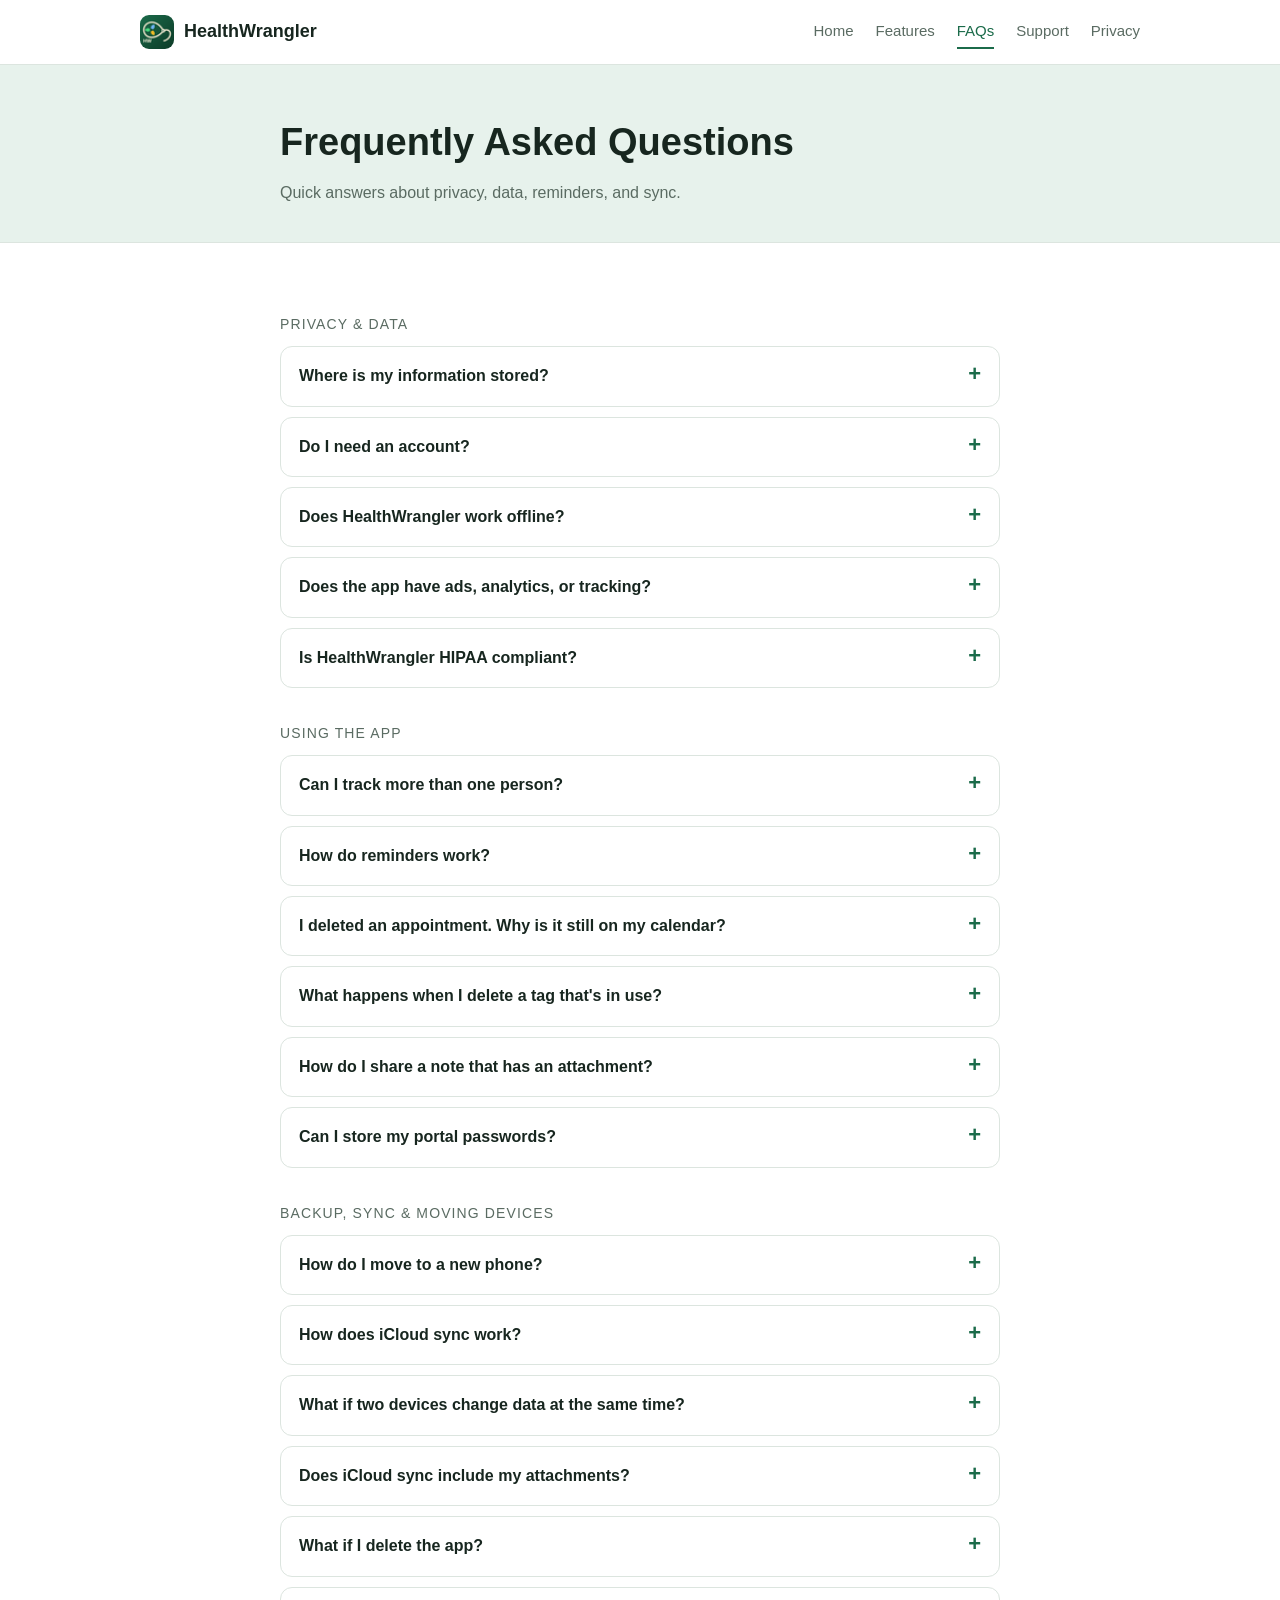
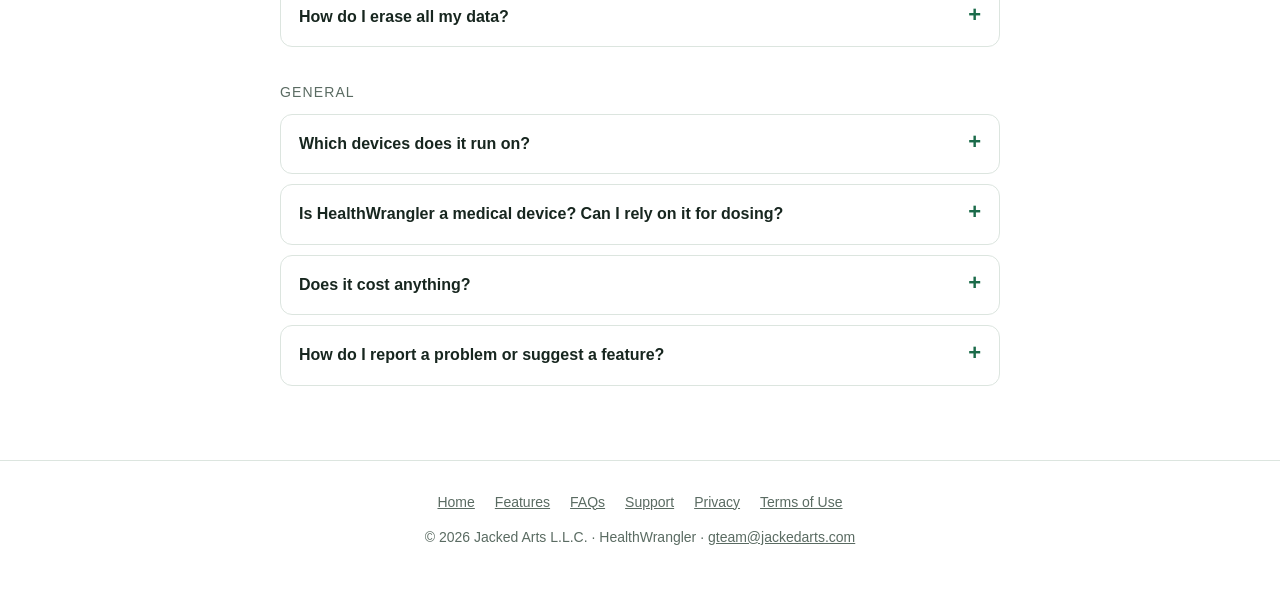
==== faqs.html @ d27819e0 "Add HealthWrangler website: home, features, FAQs, support, privacy policy, terms Co-Authored-By: Cla" ====
<!DOCTYPE html>
<html lang="en">
<head>
<meta charset="UTF-8">
<meta name="viewport" content="width=device-width, initial-scale=1">
<title>FAQs — HealthWrangler</title>
<meta name="description" content="Answers about privacy, reminders, iCloud sync, backups, and sharing in HealthWrangler.">
<meta name="theme-color" content="#1B6B4A">
<link rel="icon" type="image/png" sizes="32x32" href="favicon-32x32.png">
<link rel="apple-touch-icon" href="apple-touch-icon.png">
<link rel="stylesheet" href="style.css">
</head>
<body>
<header class="site">
  <div class="wrap">
    <a class="logo" href="index.html"><img src="favicon-32x32.png" alt="" width="34" height="34"> HealthWrangler</a>
    <button class="menu-btn" id="menu-btn" aria-label="Menu" aria-expanded="false" aria-controls="main-nav">☰</button>
    <nav class="main" id="main-nav" aria-label="Main"><a href="index.html">Home</a><a href="features.html">Features</a><a href="faqs.html" aria-current="page">FAQs</a><a href="support.html">Support</a><a href="privacy-policy.html">Privacy</a></nav>
  </div>
</header>
<div class="page-head"><div class="wrap narrow"><h1>Frequently Asked Questions</h1><p>Quick answers about privacy, data, reminders, and sync.</p></div></div><article class='doc'><div class='wrap narrow'><div class="faq-group">Privacy &amp; data</div><details class="faq"><summary>Where is my information stored?</summary><div class="a"><p>On your iPhone or iPad. HealthWrangler does not send your records to Jacked Arts or to any third party, and we have no servers that hold your data.</p></div></details><details class="faq"><summary>Do I need an account?</summary><div class="a"><p>No. There is no sign-up, sign-in, or profile with us. Open the app and start adding information.</p></div></details><details class="faq"><summary>Does HealthWrangler work offline?</summary><div class="a"><p>Yes. It makes no network requests during normal use. Your device may use the internet when <em>you</em> choose to do something that needs it, such as opening a patient-portal link, adding an event to Google Calendar, or syncing with iCloud.</p></div></details><details class="faq"><summary>Does the app have ads, analytics, or tracking?</summary><div class="a"><p>No. There are no advertising or analytics tools and no crash-report uploads, and we do not collect advertising identifiers.</p></div></details><details class="faq"><summary>Is HealthWrangler HIPAA compliant?</summary><div class="a"><p>HIPAA applies to healthcare providers, health plans, and their business associates. HealthWrangler is a personal organizer, and because Jacked Arts never receives or stores your information, there is nothing on our side to protect or disclose. Your data is protected by your device's passcode and security, so keep those on.</p></div></details><div class="faq-group">Using the app</div><details class="faq"><summary>Can I track more than one person?</summary><div class="a"><p>Yes. Add a profile for each person in your Circle of Care. Appointments, notes, medications, vaccines, and providers can each be assigned to a person, and you can filter any list by person.</p></div></details><details class="faq"><summary>How do reminders work?</summary><div class="a"><p>Reminders are local notifications scheduled on your device. Pick a default in <strong>Settings</strong> and override it on any appointment. If you don't receive them, check that notifications are allowed for HealthWrangler in iOS Settings, and that Focus or Do Not Disturb isn't silencing them.</p></div></details><details class="faq"><summary>I deleted an appointment. Why is it still on my calendar?</summary><div class="a"><p>When you add an appointment to Apple, Google, or Outlook Calendar, that event belongs to the calendar app. HealthWrangler can't remove it for you, so delete it there as well.</p></div></details><details class="faq"><summary>What happens when I delete a tag that's in use?</summary><div class="a"><p>HealthWrangler tells you how many appointments and notes use it. If you continue, the tag is removed from all of them.</p></div></details><details class="faq"><summary>How do I share a note that has an attachment?</summary><div class="a"><p>When you share a note with attachments, you can choose <strong>Note Only</strong> or <strong>Note + Attachments</strong>. Attachments are sent one at a time through the iOS share sheet.</p></div></details><details class="faq"><summary>Can I store my portal passwords?</summary><div class="a"><p>No, and that's deliberate. HealthWrangler stores a portal's name, link, and your username. Use a password manager for passwords.</p></div></details><div class="faq-group">Backup, sync &amp; moving devices</div><details class="faq"><summary>How do I move to a new phone?</summary><div class="a"><p>Either turn on iCloud sync on both devices, or use <strong>Settings → Full Backup</strong> to save a backup file, move it to your new device (AirDrop, Files, email to yourself), and choose <strong>Restore</strong>.</p></div></details><details class="faq"><summary>How does iCloud sync work?</summary><div class="a"><p>When you turn it on in Settings, HealthWrangler saves a single sync file to its folder in your own iCloud Drive and checks for newer versions from your other devices. It's optional, it's off by default, and it requires you to be signed in to iCloud with iCloud Drive enabled. Jacked Arts cannot see that file. It lives in your Apple account.</p></div></details><details class="faq"><summary>What if two devices change data at the same time?</summary><div class="a"><p>HealthWrangler won't overwrite a newer sync file from another device. It will offer to bring in the newer data first so you don't lose changes. If you edit on two devices before they sync, the most recent save wins, so let one device sync before switching to the other.</p></div></details><details class="faq"><summary>Does iCloud sync include my attachments?</summary><div class="a"><p>Sync includes your records and profile photos. Files attached to notes are stored on the device where you added them and are not part of the sync file, so keep a copy of important documents elsewhere.</p></div></details><details class="faq"><summary>What if I delete the app?</summary><div class="a"><p>Everything stored in it is removed with it. If iCloud sync was on, the sync file stays in your iCloud Drive until you delete it. Make a full backup first if you want to keep your records.</p></div></details><details class="faq"><summary>How do I erase all my data?</summary><div class="a"><p>Use <strong>Settings → Clear All Data</strong>. It removes your records, profile photos, and scheduled reminders, and turns off sync. Backups, exports, and any sync file you already created in iCloud Drive are separate files you can delete yourself in the Files app.</p></div></details><div class="faq-group">General</div><details class="faq"><summary>Which devices does it run on?</summary><div class="a"><p>iPhone and iPad.</p></div></details><details class="faq"><summary>Is HealthWrangler a medical device? Can I rely on it for dosing?</summary><div class="a"><p>No. It's a personal organizer and its content is only as accurate as what you enter. Always confirm medications, doses, and instructions with your pharmacist or healthcare provider, and call your local emergency number in an emergency.</p></div></details><details class="faq"><summary>Does it cost anything?</summary><div class="a"><p>HealthWrangler has no ads, no subscriptions, and no in-app purchases.</p></div></details><details class="faq"><summary>How do I report a problem or suggest a feature?</summary><div class="a"><p>Email <a href="mailto:gteam@jackedarts.com">gteam@jackedarts.com</a>. See the <a href="support.html">Support</a> page for what to include.</p></div></details></div></article>
<footer class="site">
  <div class="wrap">
    <nav aria-label="Footer"><a href="index.html">Home</a><a href="features.html">Features</a><a href="faqs.html">FAQs</a><a href="support.html">Support</a><a href="privacy-policy.html">Privacy</a><a href="terms.html">Terms of Use</a></nav>
    <div>© 2026 Jacked Arts L.L.C. · HealthWrangler · <a href="mailto:gteam@jackedarts.com">gteam@jackedarts.com</a></div>
  </div>
</footer>
<script src="site.js"></script>
</body>
</html>
---- style.css ----
:root {
  --green: #1B6B4A;
  --green-dark: #0F4A32;
  --green-soft: #E7F2EC;
  --cream: #F8F3E6;
  --ink: #17261F;
  --muted: #5A6B62;
  --line: #DCE5DF;
  --bg: #FFFFFF;
  --card: #FFFFFF;
  --blue: #3B82F6;
  --amber: #E0A920;
  --leaf: #2FBF71;
  --radius: 16px;
}
@media (prefers-color-scheme: dark) {
  :root {
    --green-soft: #15291F;
    --cream: #14201A;
    --ink: #EAF1ED;
    --muted: #9FB2A8;
    --line: #263A30;
    --bg: #0E1612;
    --card: #131E18;
  }
}
* { box-sizing: border-box; }
html { scroll-behavior: smooth; }
body {
  margin: 0;
  font-family: -apple-system, BlinkMacSystemFont, "Segoe UI", Roboto, Helvetica, Arial, sans-serif;
  color: var(--ink);
  background: var(--bg);
  line-height: 1.65;
  -webkit-text-size-adjust: 100%;
}
a { color: var(--green); }
@media (prefers-color-scheme: dark) { a { color: #6FD6A0; } }
img { max-width: 100%; }
.wrap { max-width: 1040px; margin: 0 auto; padding: 0 20px; }
.narrow { max-width: 760px; }

/* Header */
header.site {
  position: sticky; top: 0; z-index: 20;
  background: var(--bg);
  border-bottom: 1px solid var(--line);
}
header.site .wrap { display: flex; align-items: center; justify-content: space-between; height: 64px; }
.logo { display: flex; align-items: center; gap: 10px; font-weight: 700; font-size: 18px; color: var(--ink); text-decoration: none; }
.logo img { width: 34px; height: 34px; border-radius: 9px; }
nav.main { display: flex; gap: 22px; }
nav.main a { color: var(--muted); text-decoration: none; font-weight: 500; font-size: 15px; padding: 4px 0; border-bottom: 2px solid transparent; }
nav.main a:hover, nav.main a[aria-current="page"] { color: var(--green); border-bottom-color: var(--green); }
@media (prefers-color-scheme: dark) {
  nav.main a:hover, nav.main a[aria-current="page"] { color: #6FD6A0; border-bottom-color: #6FD6A0; }
}
.menu-btn { display: none; background: none; border: 1px solid var(--line); border-radius: 10px; padding: 8px 12px; font-size: 18px; color: var(--ink); cursor: pointer; }
@media (max-width: 640px) {
  .menu-btn { display: block; }
  nav.main { display: none; position: absolute; top: 64px; left: 0; right: 0; flex-direction: column; gap: 0; background: var(--bg); border-bottom: 1px solid var(--line); padding: 8px 20px 14px; }
  nav.main.open { display: flex; }
  nav.main a { padding: 12px 0; border-bottom: 1px solid var(--line); }
}

/* Hero */
.hero { background: linear-gradient(160deg, var(--green) 0%, var(--green-dark) 100%); color: #fff; padding: 72px 0 64px; text-align: center; }
.hero h1 { font-size: clamp(30px, 6vw, 46px); line-height: 1.15; margin: 0 0 16px; }
.hero p.lead { font-size: clamp(17px, 2.4vw, 20px); max-width: 640px; margin: 0 auto 28px; color: #E3F1E9; }
.btn { display: inline-block; padding: 13px 24px; border-radius: 12px; font-weight: 600; text-decoration: none; font-size: 16px; }
.btn-light { background: #fff; color: var(--green-dark); }
.btn-ghost { border: 1.5px solid rgba(255,255,255,.6); color: #fff; margin-left: 8px; }
.btn-green { background: var(--green); color: #fff; }
.badges { display: flex; flex-wrap: wrap; gap: 10px; justify-content: center; margin-top: 30px; }
.badge { background: rgba(255,255,255,.14); border: 1px solid rgba(255,255,255,.28); padding: 6px 14px; border-radius: 999px; font-size: 14px; }
.soon { display: inline-block; background: rgba(255,255,255,.16); border: 1px solid rgba(255,255,255,.35); padding: 13px 24px; border-radius: 12px; font-weight: 600; }

/* Sections */
section.block { padding: 64px 0; }
section.alt { background: var(--cream); }
h2.sec { font-size: clamp(24px, 4vw, 32px); margin: 0 0 8px; text-align: center; }
p.sec-sub { text-align: center; color: var(--muted); margin: 0 auto 36px; max-width: 620px; }
.grid { display: grid; grid-template-columns: repeat(auto-fit, minmax(270px, 1fr)); gap: 18px; }
.card { background: var(--card); border: 1px solid var(--line); border-radius: var(--radius); padding: 22px; }
.card .ico { font-size: 28px; margin-bottom: 8px; }
.card h3 { margin: 0 0 6px; font-size: 18px; }
.card p { margin: 0; color: var(--muted); font-size: 15px; }
.stats { display: grid; grid-template-columns: repeat(auto-fit, minmax(170px, 1fr)); gap: 16px; text-align: center; }
.stat .n { font-size: 40px; font-weight: 800; color: var(--green); line-height: 1.1; }
@media (prefers-color-scheme: dark) { .stat .n { color: #6FD6A0; } }
.stat .l { color: var(--muted); font-size: 14px; }
.cta { background: var(--green); color: #fff; text-align: center; padding: 56px 0; }
.cta h2 { margin: 0 0 10px; font-size: 28px; }
.cta p { color: #DCEEE3; margin: 0 0 22px; }

/* Content pages */
.page-head { background: var(--green-soft); padding: 46px 0 36px; border-bottom: 1px solid var(--line); }
.page-head h1 { margin: 0 0 6px; font-size: clamp(28px, 5vw, 38px); }
.page-head p { margin: 0; color: var(--muted); }
article.doc { padding: 36px 0 64px; }
article.doc h2 { font-size: 22px; margin: 36px 0 8px; padding-top: 6px; }
article.doc h3 { font-size: 17px; margin: 22px 0 6px; }
article.doc p, article.doc li { font-size: 16px; }
article.doc ul { padding-left: 22px; }
article.doc li { margin: 5px 0; }
.summary { background: var(--green-soft); border-left: 4px solid var(--green); border-radius: 10px; padding: 16px 20px; margin: 0 0 8px; }
.note { background: var(--cream); border: 1px solid var(--line); border-radius: 10px; padding: 14px 18px; margin: 18px 0; font-size: 15px; }
table.t { width: 100%; border-collapse: collapse; margin: 14px 0; font-size: 15px; }
table.t th, table.t td { text-align: left; padding: 10px 12px; border-bottom: 1px solid var(--line); vertical-align: top; }
table.t th { background: var(--green-soft); }

/* FAQ */
details.faq { border: 1px solid var(--line); border-radius: 12px; background: var(--card); margin: 10px 0; }
details.faq summary { cursor: pointer; font-weight: 600; padding: 16px 18px; list-style: none; display: flex; justify-content: space-between; gap: 12px; }
details.faq summary::-webkit-details-marker { display: none; }
details.faq summary::after { content: "+"; font-size: 22px; line-height: 1; color: var(--green); }
details.faq[open] summary::after { content: "–"; }
details.faq .a { padding: 0 18px 16px; color: var(--muted); }
details.faq .a p { margin: 8px 0; }
.faq-group { margin: 34px 0 6px; font-size: 14px; letter-spacing: .08em; text-transform: uppercase; color: var(--muted); }

/* Support */
.contact { display: flex; gap: 18px; align-items: center; background: var(--green-soft); border: 1px solid var(--line); border-radius: var(--radius); padding: 24px; margin: 8px 0 28px; flex-wrap: wrap; }
.contact .ico { font-size: 34px; }
.contact a.mail { font-size: 20px; font-weight: 700; }

/* Footer */
footer.site { border-top: 1px solid var(--line); padding: 30px 0 40px; text-align: center; color: var(--muted); font-size: 14px; }
footer.site nav { display: flex; flex-wrap: wrap; gap: 8px 20px; justify-content: center; margin-bottom: 12px; }
footer.site a { color: var(--muted); }
.grid.g4 { grid-template-columns: repeat(auto-fit, minmax(220px, 1fr)); }
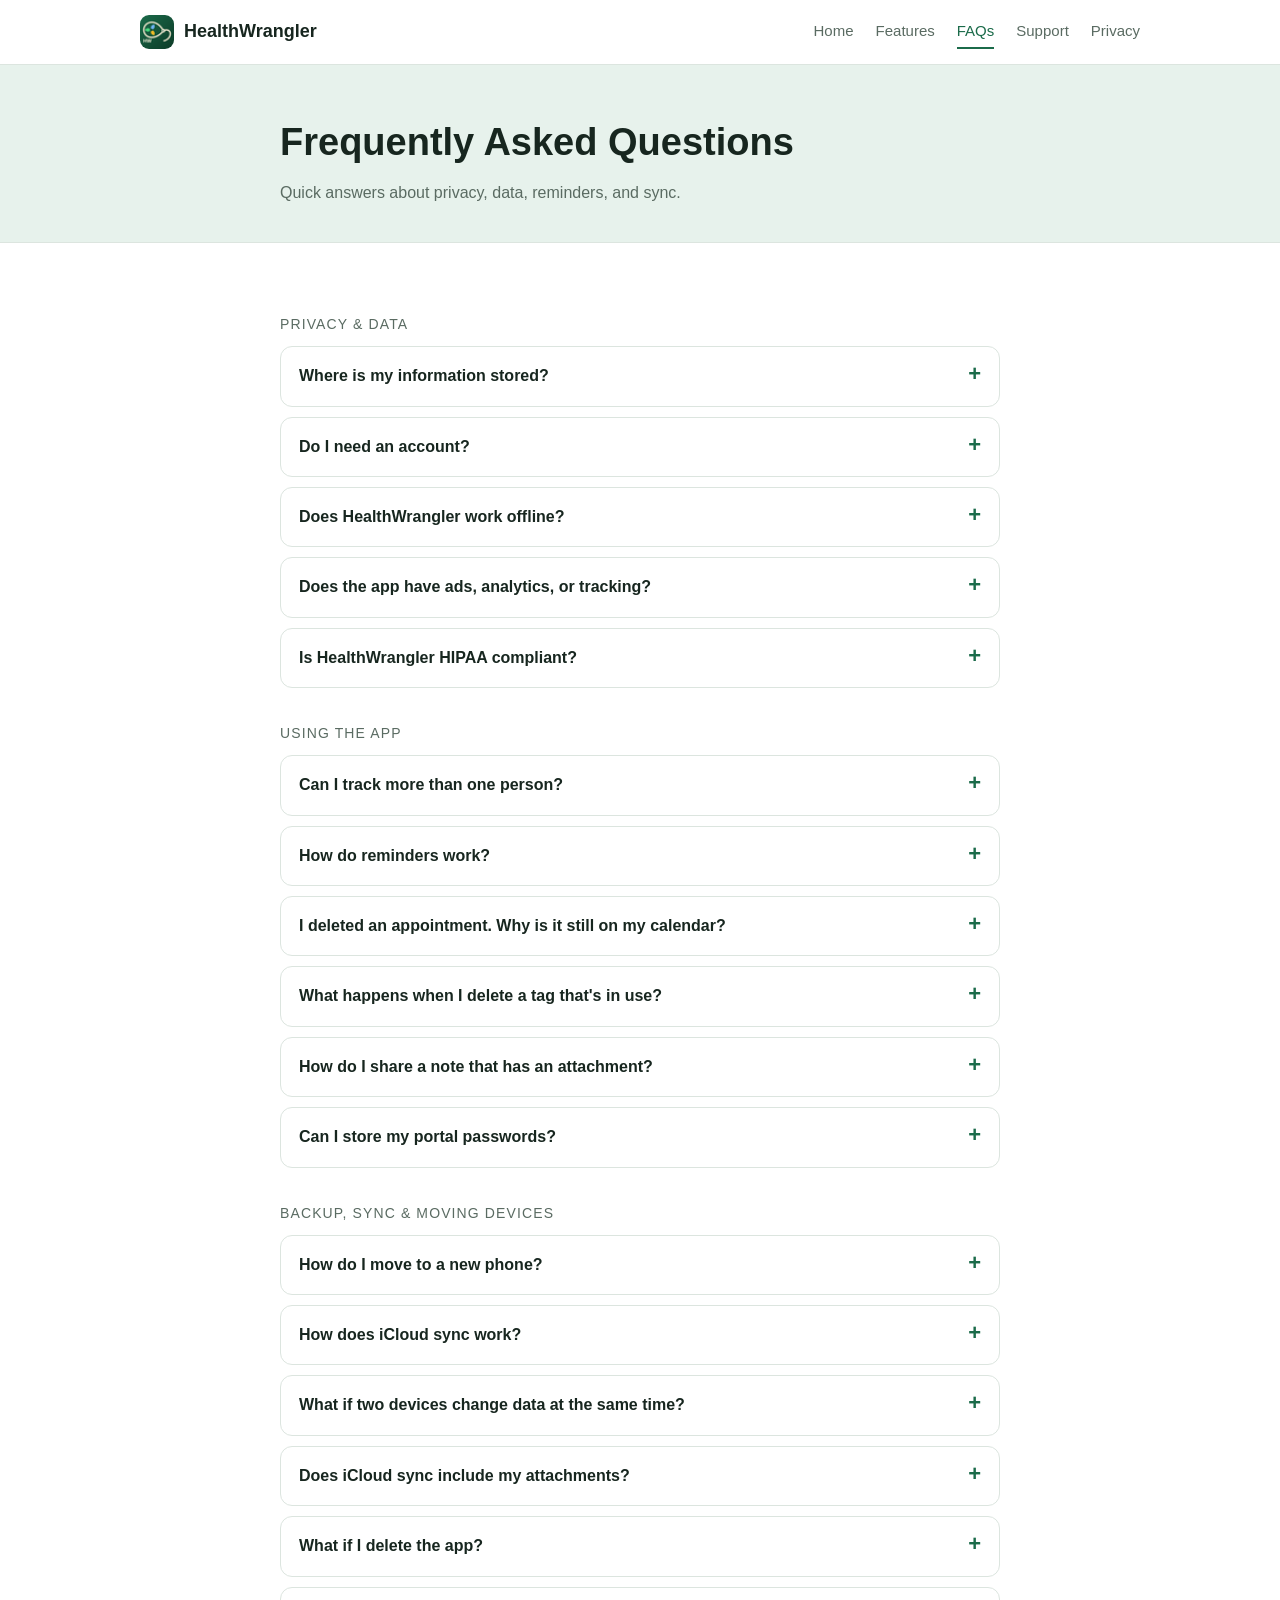
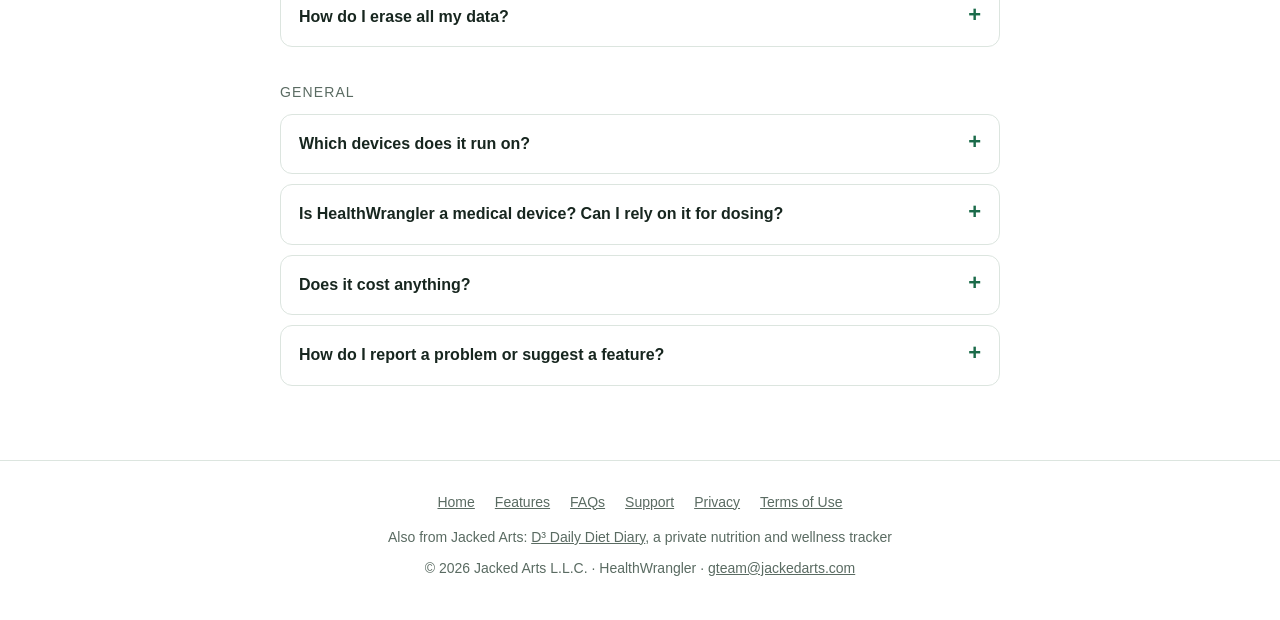
==== commit c1bd9c67: "Add hero app icon and cross-link to D³ site Co-Authored-By: Claude Sonnet 5.5 <noreply@anthropic.com" ====
--- a/faqs.html
+++ b/faqs.html
@@ -22,6 +22,7 @@
 <footer class="site">
   <div class="wrap">
     <nav aria-label="Footer"><a href="index.html">Home</a><a href="features.html">Features</a><a href="faqs.html">FAQs</a><a href="support.html">Support</a><a href="privacy-policy.html">Privacy</a><a href="terms.html">Terms of Use</a></nav>
+    <div style="margin-bottom:8px">Also from Jacked Arts: <a href="https://jabill.github.io/d3-app/">D³ Daily Diet Diary</a>, a private nutrition and wellness tracker</div>
     <div>© 2026 Jacked Arts L.L.C. · HealthWrangler · <a href="mailto:gteam@jackedarts.com">gteam@jackedarts.com</a></div>
   </div>
 </footer>
--- a/style.css
+++ b/style.css
@@ -129,3 +129,5 @@
 footer.site nav { display: flex; flex-wrap: wrap; gap: 8px 20px; justify-content: center; margin-bottom: 12px; }
 footer.site a { color: var(--muted); }
 .grid.g4 { grid-template-columns: repeat(auto-fit, minmax(220px, 1fr)); }
+.hero-icon { width: 200px; height: 200px; border-radius: 44px; display: block; margin: 0 auto 28px; box-shadow: 0 10px 30px rgba(0,0,0,.28); }
+@media (max-width: 640px) { .hero-icon { width: 150px; height: 150px; border-radius: 33px; } }
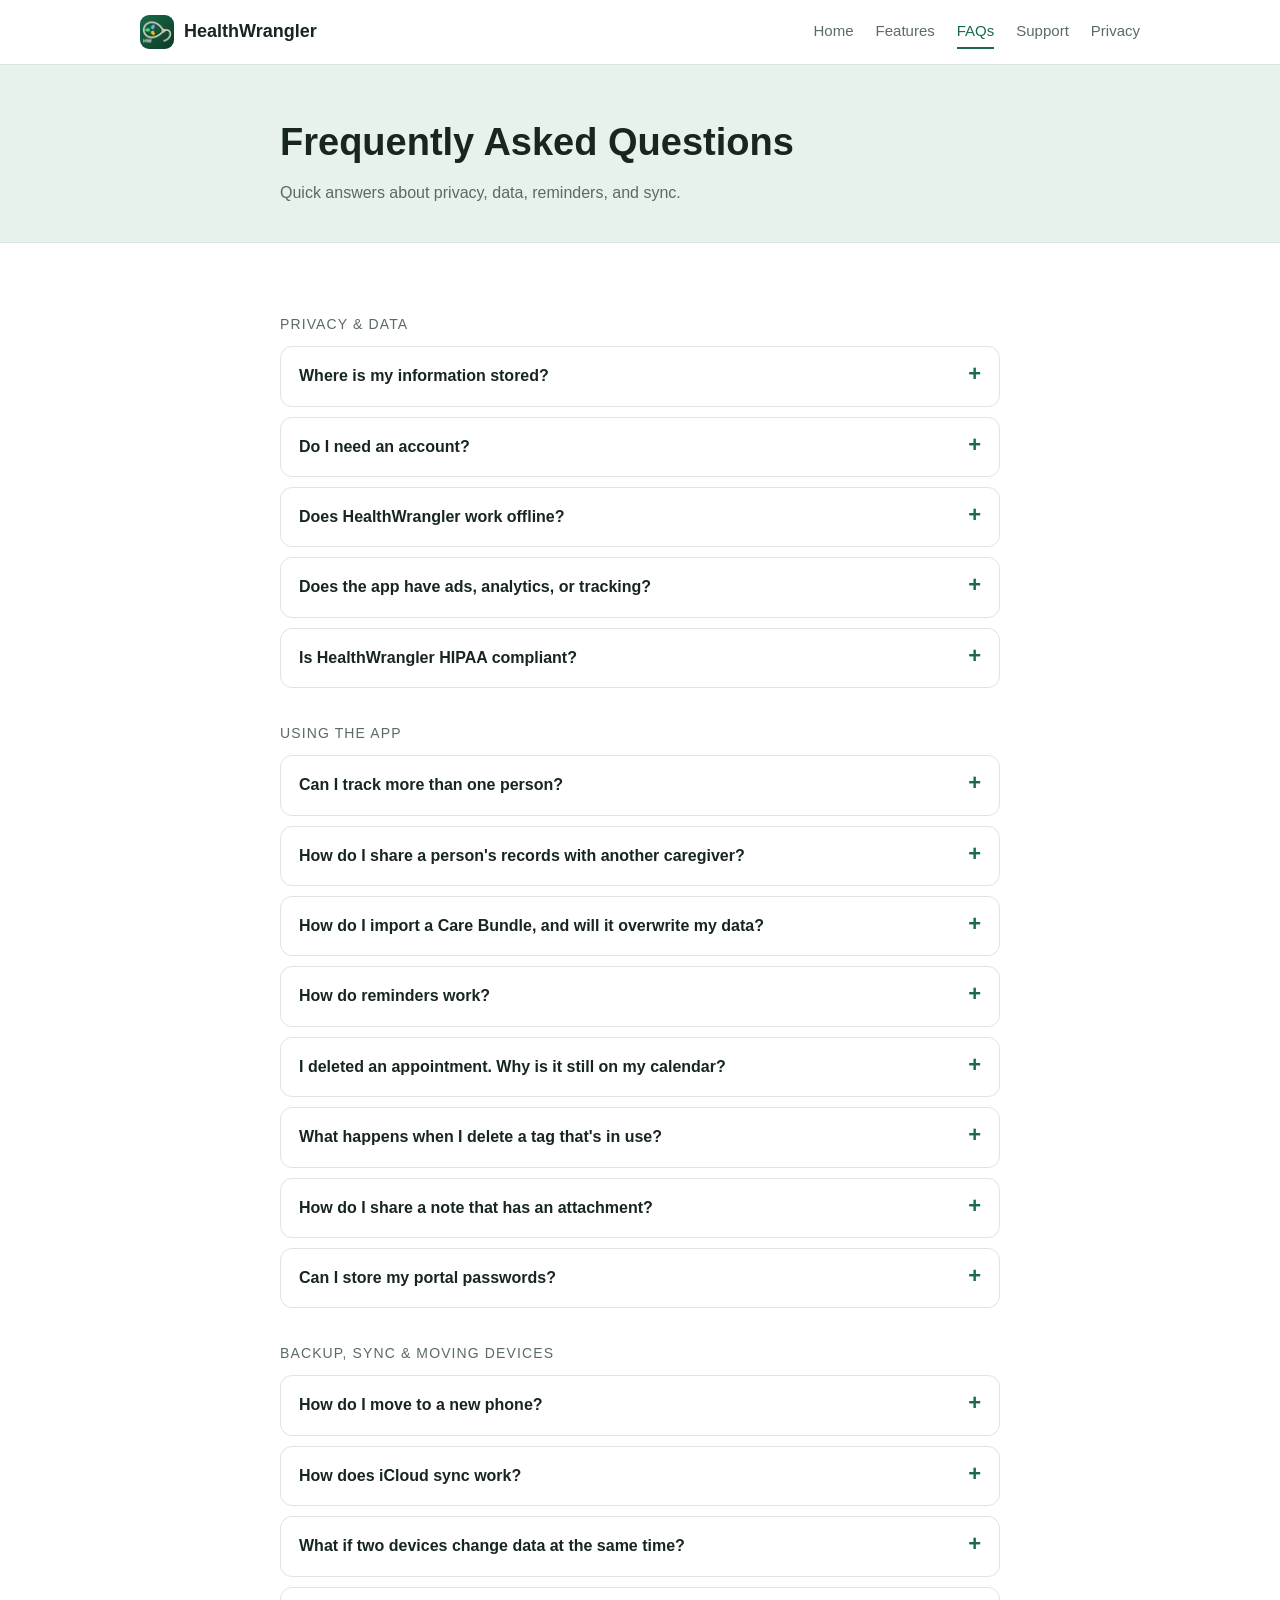
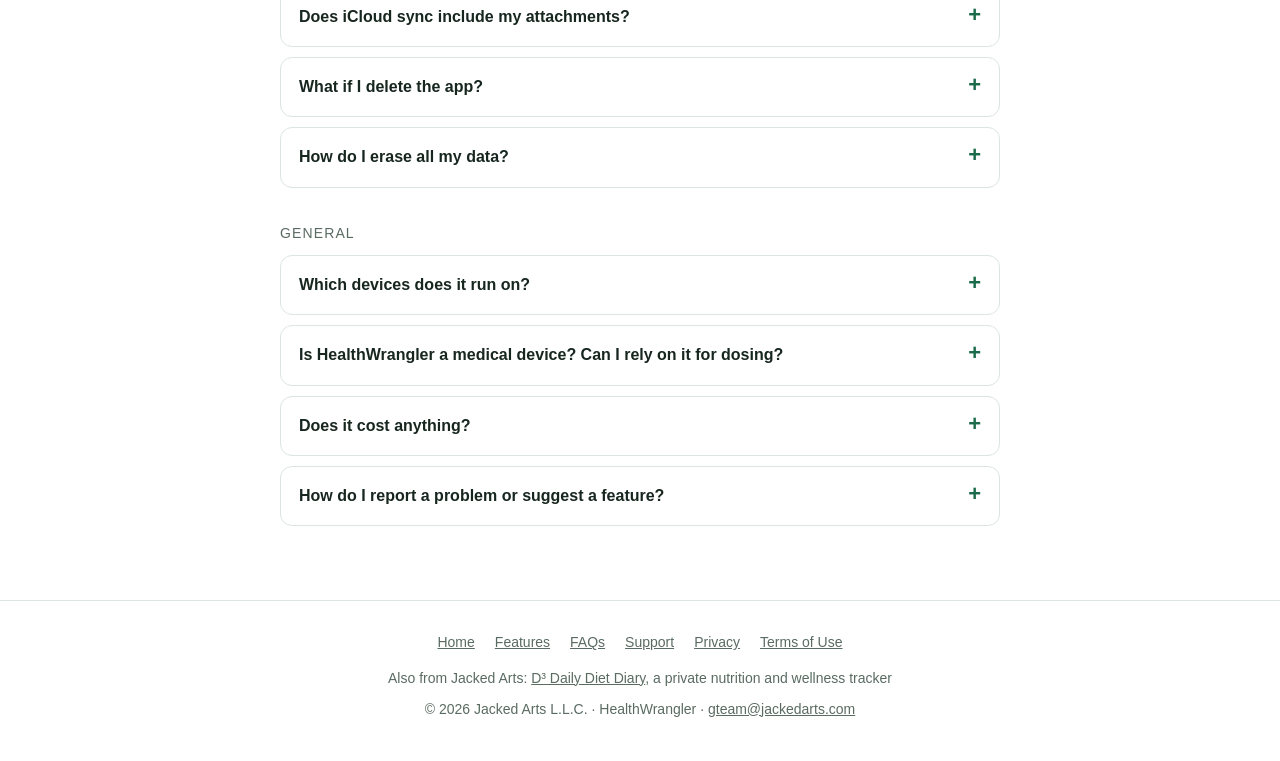
==== commit 812048a9: "Add Care Bundle share/import instructions to FAQs and Features Co-Authored-By: Claude Sonnet 5.5 <no" ====
--- a/faqs.html
+++ b/faqs.html
@@ -18,7 +18,7 @@
     <nav class="main" id="main-nav" aria-label="Main"><a href="index.html">Home</a><a href="features.html">Features</a><a href="faqs.html" aria-current="page">FAQs</a><a href="support.html">Support</a><a href="privacy-policy.html">Privacy</a></nav>
   </div>
 </header>
-<div class="page-head"><div class="wrap narrow"><h1>Frequently Asked Questions</h1><p>Quick answers about privacy, data, reminders, and sync.</p></div></div><article class='doc'><div class='wrap narrow'><div class="faq-group">Privacy &amp; data</div><details class="faq"><summary>Where is my information stored?</summary><div class="a"><p>On your iPhone or iPad. HealthWrangler does not send your records to Jacked Arts or to any third party, and we have no servers that hold your data.</p></div></details><details class="faq"><summary>Do I need an account?</summary><div class="a"><p>No. There is no sign-up, sign-in, or profile with us. Open the app and start adding information.</p></div></details><details class="faq"><summary>Does HealthWrangler work offline?</summary><div class="a"><p>Yes. It makes no network requests during normal use. Your device may use the internet when <em>you</em> choose to do something that needs it, such as opening a patient-portal link, adding an event to Google Calendar, or syncing with iCloud.</p></div></details><details class="faq"><summary>Does the app have ads, analytics, or tracking?</summary><div class="a"><p>No. There are no advertising or analytics tools and no crash-report uploads, and we do not collect advertising identifiers.</p></div></details><details class="faq"><summary>Is HealthWrangler HIPAA compliant?</summary><div class="a"><p>HIPAA applies to healthcare providers, health plans, and their business associates. HealthWrangler is a personal organizer, and because Jacked Arts never receives or stores your information, there is nothing on our side to protect or disclose. Your data is protected by your device's passcode and security, so keep those on.</p></div></details><div class="faq-group">Using the app</div><details class="faq"><summary>Can I track more than one person?</summary><div class="a"><p>Yes. Add a profile for each person in your Circle of Care. Appointments, notes, medications, vaccines, and providers can each be assigned to a person, and you can filter any list by person.</p></div></details><details class="faq"><summary>How do reminders work?</summary><div class="a"><p>Reminders are local notifications scheduled on your device. Pick a default in <strong>Settings</strong> and override it on any appointment. If you don't receive them, check that notifications are allowed for HealthWrangler in iOS Settings, and that Focus or Do Not Disturb isn't silencing them.</p></div></details><details class="faq"><summary>I deleted an appointment. Why is it still on my calendar?</summary><div class="a"><p>When you add an appointment to Apple, Google, or Outlook Calendar, that event belongs to the calendar app. HealthWrangler can't remove it for you, so delete it there as well.</p></div></details><details class="faq"><summary>What happens when I delete a tag that's in use?</summary><div class="a"><p>HealthWrangler tells you how many appointments and notes use it. If you continue, the tag is removed from all of them.</p></div></details><details class="faq"><summary>How do I share a note that has an attachment?</summary><div class="a"><p>When you share a note with attachments, you can choose <strong>Note Only</strong> or <strong>Note + Attachments</strong>. Attachments are sent one at a time through the iOS share sheet.</p></div></details><details class="faq"><summary>Can I store my portal passwords?</summary><div class="a"><p>No, and that's deliberate. HealthWrangler stores a portal's name, link, and your username. Use a password manager for passwords.</p></div></details><div class="faq-group">Backup, sync &amp; moving devices</div><details class="faq"><summary>How do I move to a new phone?</summary><div class="a"><p>Either turn on iCloud sync on both devices, or use <strong>Settings → Full Backup</strong> to save a backup file, move it to your new device (AirDrop, Files, email to yourself), and choose <strong>Restore</strong>.</p></div></details><details class="faq"><summary>How does iCloud sync work?</summary><div class="a"><p>When you turn it on in Settings, HealthWrangler saves a single sync file to its folder in your own iCloud Drive and checks for newer versions from your other devices. It's optional, it's off by default, and it requires you to be signed in to iCloud with iCloud Drive enabled. Jacked Arts cannot see that file. It lives in your Apple account.</p></div></details><details class="faq"><summary>What if two devices change data at the same time?</summary><div class="a"><p>HealthWrangler won't overwrite a newer sync file from another device. It will offer to bring in the newer data first so you don't lose changes. If you edit on two devices before they sync, the most recent save wins, so let one device sync before switching to the other.</p></div></details><details class="faq"><summary>Does iCloud sync include my attachments?</summary><div class="a"><p>Sync includes your records and profile photos. Files attached to notes are stored on the device where you added them and are not part of the sync file, so keep a copy of important documents elsewhere.</p></div></details><details class="faq"><summary>What if I delete the app?</summary><div class="a"><p>Everything stored in it is removed with it. If iCloud sync was on, the sync file stays in your iCloud Drive until you delete it. Make a full backup first if you want to keep your records.</p></div></details><details class="faq"><summary>How do I erase all my data?</summary><div class="a"><p>Use <strong>Settings → Clear All Data</strong>. It removes your records, profile photos, and scheduled reminders, and turns off sync. Backups, exports, and any sync file you already created in iCloud Drive are separate files you can delete yourself in the Files app.</p></div></details><div class="faq-group">General</div><details class="faq"><summary>Which devices does it run on?</summary><div class="a"><p>iPhone and iPad.</p></div></details><details class="faq"><summary>Is HealthWrangler a medical device? Can I rely on it for dosing?</summary><div class="a"><p>No. It's a personal organizer and its content is only as accurate as what you enter. Always confirm medications, doses, and instructions with your pharmacist or healthcare provider, and call your local emergency number in an emergency.</p></div></details><details class="faq"><summary>Does it cost anything?</summary><div class="a"><p>HealthWrangler has no ads, no subscriptions, and no in-app purchases.</p></div></details><details class="faq"><summary>How do I report a problem or suggest a feature?</summary><div class="a"><p>Email <a href="mailto:gteam@jackedarts.com">gteam@jackedarts.com</a>. See the <a href="support.html">Support</a> page for what to include.</p></div></details></div></article>
+<div class="page-head"><div class="wrap narrow"><h1>Frequently Asked Questions</h1><p>Quick answers about privacy, data, reminders, and sync.</p></div></div><article class='doc'><div class='wrap narrow'><div class="faq-group">Privacy &amp; data</div><details class="faq"><summary>Where is my information stored?</summary><div class="a"><p>On your phone or tablet. HealthWrangler does not send your records to Jacked Arts or to any third party, and we have no servers that hold your data.</p></div></details><details class="faq"><summary>Do I need an account?</summary><div class="a"><p>No. There is no sign-up, sign-in, or profile with us. Open the app and start adding information.</p></div></details><details class="faq"><summary>Does HealthWrangler work offline?</summary><div class="a"><p>Yes. It makes no network requests during normal use. Your device may use the internet when <em>you</em> choose to do something that needs it, such as opening a patient-portal link, adding an event to Google Calendar, or syncing with iCloud.</p></div></details><details class="faq"><summary>Does the app have ads, analytics, or tracking?</summary><div class="a"><p>No. There are no advertising or analytics tools and no crash-report uploads, and we do not collect advertising identifiers.</p></div></details><details class="faq"><summary>Is HealthWrangler HIPAA compliant?</summary><div class="a"><p>HIPAA applies to healthcare providers, health plans, and their business associates. HealthWrangler is a personal organizer, and because Jacked Arts never receives or stores your information, there is nothing on our side to protect or disclose. Your data is protected by your device's passcode and security, so keep those on.</p></div></details><div class="faq-group">Using the app</div><details class="faq"><summary>Can I track more than one person?</summary><div class="a"><p>Yes. Add a profile for each person in your Circle of Care. Appointments, notes, medications, vaccines, and providers can each be assigned to a person, and you can filter any list by person.</p></div></details><details class="faq"><summary>How do I share a person's records with another caregiver?</summary><div class="a"><p>Open the person's profile in <strong>Circle of Care</strong> and tap <strong>Share Care Bundle</strong> (or the share icon at the top). HealthWrangler creates a file with that person's profile, appointments, notes, medications, vaccines, and providers, and you send it through your device's share sheet. Profile photos and files attached to notes are not included.</p></div></details><details class="faq"><summary>How do I import a Care Bundle, and will it overwrite my data?</summary><div class="a"><p>It won't overwrite anything. Save the file you received somewhere you can open it, go to <strong>Circle of Care</strong>, and tap the download icon at the top right (or <strong>Import a Care Bundle</strong> if you have no profiles yet). Choose the file and you'll see a preview of what's new before anything is saved. You can then <strong>create a new profile</strong> or, if you already have a matching profile, <strong>update it</strong>. When updating, new records are added, and for records that exist on both devices the most recently edited version is kept. Nothing is deleted.</p></div></details><details class="faq"><summary>How do reminders work?</summary><div class="a"><p>Reminders are local notifications scheduled on your device. Pick a default in <strong>Settings</strong> and override it on any appointment. If you don't receive them, check that notifications are allowed for HealthWrangler in your device settings, and that Focus or Do Not Disturb isn't silencing them.</p></div></details><details class="faq"><summary>I deleted an appointment. Why is it still on my calendar?</summary><div class="a"><p>When you add an appointment to your device calendar, Google Calendar, or Outlook, that event belongs to the calendar app. HealthWrangler can't remove it for you, so delete it there as well.</p></div></details><details class="faq"><summary>What happens when I delete a tag that's in use?</summary><div class="a"><p>HealthWrangler tells you how many appointments and notes use it. If you continue, the tag is removed from all of them.</p></div></details><details class="faq"><summary>How do I share a note that has an attachment?</summary><div class="a"><p>When you share a note with attachments, you can choose <strong>Note Only</strong> or <strong>Note + Attachments</strong>. Attachments are sent one at a time through your device's share sheet.</p></div></details><details class="faq"><summary>Can I store my portal passwords?</summary><div class="a"><p>No, and that's deliberate. HealthWrangler stores a portal's name, link, and your username. Use a password manager for passwords.</p></div></details><div class="faq-group">Backup, sync &amp; moving devices</div><details class="faq"><summary>How do I move to a new phone?</summary><div class="a"><p>Either turn on iCloud sync on both devices, or use <strong>Settings → Full Backup</strong> to save a backup file, move it to your new device (AirDrop, Files, email to yourself), and choose <strong>Restore</strong>.</p></div></details><details class="faq"><summary>How does iCloud sync work?</summary><div class="a"><p>When you turn it on in Settings, HealthWrangler saves a single sync file to its folder in your own iCloud Drive and checks for newer versions from your other devices. iCloud sync is available on iPhone and iPad only, not on Android. It's optional, it's off by default, and it requires you to be signed in to iCloud with iCloud Drive enabled. Jacked Arts cannot see that file. It lives in your Apple account.</p></div></details><details class="faq"><summary>What if two devices change data at the same time?</summary><div class="a"><p>HealthWrangler won't overwrite a newer sync file from another device. It will offer to bring in the newer data first so you don't lose changes. If you edit on two devices before they sync, the most recent save wins, so let one device sync before switching to the other.</p></div></details><details class="faq"><summary>Does iCloud sync include my attachments?</summary><div class="a"><p>Sync includes your records and profile photos. Files attached to notes are stored on the device where you added them and are not part of the sync file, so keep a copy of important documents elsewhere.</p></div></details><details class="faq"><summary>What if I delete the app?</summary><div class="a"><p>Everything stored in it is removed with it. If iCloud sync was on, the sync file stays in your iCloud Drive until you delete it. Make a full backup first if you want to keep your records.</p></div></details><details class="faq"><summary>How do I erase all my data?</summary><div class="a"><p>Use <strong>Settings → Clear All Data</strong>. It removes your records, profile photos, and scheduled reminders, and turns off sync. Backups, exports, and any sync file you already created in iCloud Drive are separate files you can delete yourself in the Files app.</p></div></details><div class="faq-group">General</div><details class="faq"><summary>Which devices does it run on?</summary><div class="a"><p>iPhone, iPad, and Android phones and tablets. iCloud sync is available on iPhone and iPad only; Android users can move data between devices with Full Backup and Restore.</p></div></details><details class="faq"><summary>Is HealthWrangler a medical device? Can I rely on it for dosing?</summary><div class="a"><p>No. It's a personal organizer and its content is only as accurate as what you enter. Always confirm medications, doses, and instructions with your pharmacist or healthcare provider, and call your local emergency number in an emergency.</p></div></details><details class="faq"><summary>Does it cost anything?</summary><div class="a"><p>HealthWrangler has no ads, no subscriptions, and no in-app purchases.</p></div></details><details class="faq"><summary>How do I report a problem or suggest a feature?</summary><div class="a"><p>Email <a href="mailto:gteam@jackedarts.com">gteam@jackedarts.com</a>. See the <a href="support.html">Support</a> page for what to include.</p></div></details></div></article>
 <footer class="site">
   <div class="wrap">
     <nav aria-label="Footer"><a href="index.html">Home</a><a href="features.html">Features</a><a href="faqs.html">FAQs</a><a href="support.html">Support</a><a href="privacy-policy.html">Privacy</a><a href="terms.html">Terms of Use</a></nav>
--- a/style.css
+++ b/style.css
@@ -129,5 +129,10 @@
 footer.site nav { display: flex; flex-wrap: wrap; gap: 8px 20px; justify-content: center; margin-bottom: 12px; }
 footer.site a { color: var(--muted); }
 .grid.g4 { grid-template-columns: repeat(auto-fit, minmax(220px, 1fr)); }
-.hero-icon { width: 200px; height: 200px; border-radius: 44px; display: block; margin: 0 auto 28px; box-shadow: 0 10px 30px rgba(0,0,0,.28); }
-@media (max-width: 640px) { .hero-icon { width: 150px; height: 150px; border-radius: 33px; } }
+.hero-icon { width: 240px; height: 240px; border-radius: 56px; display: block; margin: 0 auto 44px; box-shadow: 0 12px 34px rgba(0,0,0,.3); }
+@media (max-width: 640px) { .hero-icon { width: 180px; height: 180px; border-radius: 42px; margin-bottom: 36px; } }
+.stores { display: flex; flex-wrap: wrap; gap: 14px; justify-content: center; }
+.stores .btn { display: flex; flex-direction: column; align-items: flex-start; line-height: 1.15; padding: 11px 26px; min-width: 190px; }
+.stores .s1 { font-size: 12px; font-weight: 500; }
+.stores .s2 { font-size: 20px; font-weight: 700; }
+.soon-note { margin: 16px 0 0; font-size: 14px; color: #CFE6D9; }
